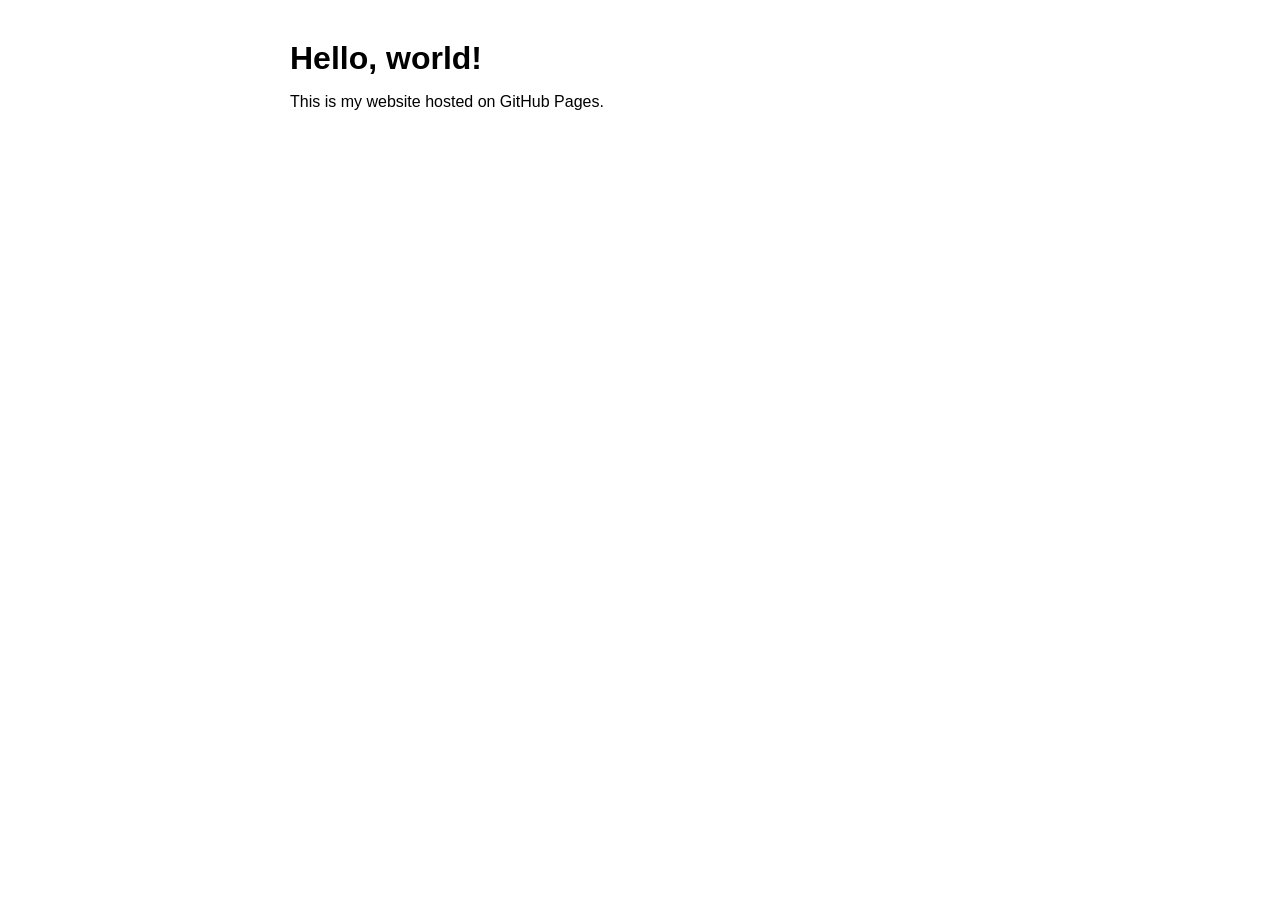
==== index.html @ b12cad5b "Create index.html" ====
<!doctype html>
<html lang="en">
<head>
  <meta charset="utf-8">
  <meta name="viewport" content="width=device-width, initial-scale=1">
  <title>My GitHub Website</title>
  <style>
    body { font-family: Arial, sans-serif; max-width: 700px; margin: 40px auto; padding: 0 16px; }
    h1 { margin-bottom: 8px; }
  </style>
</head>
<body>
  <h1>Hello, world!</h1>
  <p>This is my website hosted on GitHub Pages.</p>
</body>
</html>
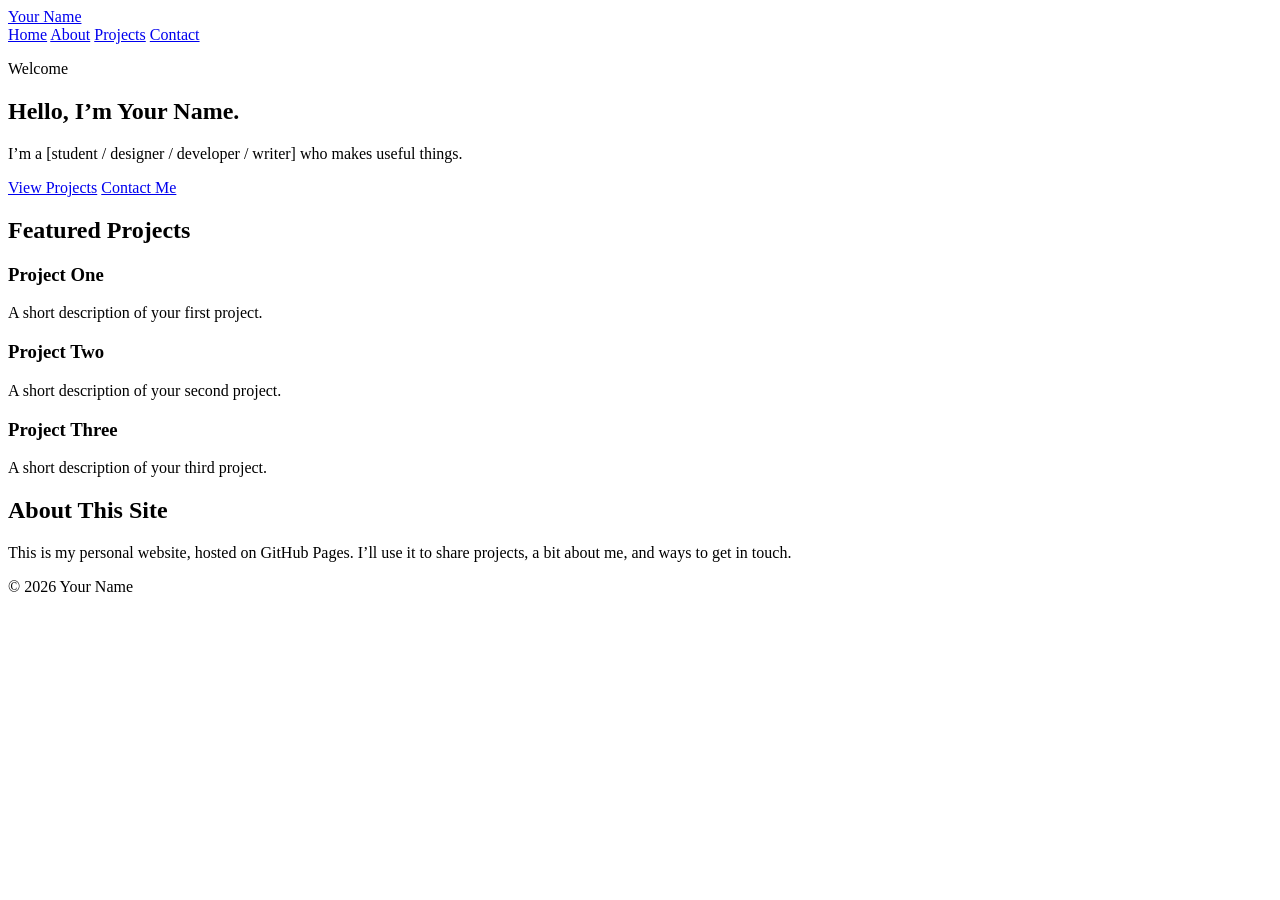
==== commit b230e0d8: "Update index.html" ====
--- a/index.html
+++ b/index.html
@@ -1,16 +1,70 @@
 <!doctype html>
 <html lang="en">
 <head>
-  <meta charset="utf-8">
-  <meta name="viewport" content="width=device-width, initial-scale=1">
-  <title>My GitHub Website</title>
-  <style>
-    body { font-family: Arial, sans-serif; max-width: 700px; margin: 40px auto; padding: 0 16px; }
-    h1 { margin-bottom: 8px; }
-  </style>
+  <meta charset="UTF-8">
+  <meta name="viewport" content="width=device-width, initial-scale=1.0">
+  <title>Your Name | Home</title>
+  <link rel="stylesheet" href="style.css">
 </head>
 <body>
-  <h1>Hello, world!</h1>
-  <p>This is my website hosted on GitHub Pages.</p>
+  <header class="site-header">
+    <div class="container nav">
+      <a class="logo" href="/">Your Name</a>
+      <nav>
+        <a href="/">Home</a>
+        <a href="/about.html">About</a>
+        <a href="/projects.html">Projects</a>
+        <a href="/contact.html">Contact</a>
+      </nav>
+    </div>
+  </header>
+
+  <main>
+    <section class="hero container">
+      <div>
+        <p class="eyebrow">Welcome</p>
+        <h1>Hello, I’m Your Name.</h1>
+        <p class="lead">
+          I’m a [student / designer / developer / writer] who makes useful things.
+        </p>
+        <div class="button-row">
+          <a class="button" href="/projects.html">View Projects</a>
+          <a class="button button-secondary" href="/contact.html">Contact Me</a>
+        </div>
+      </div>
+    </section>
+
+    <section class="container section">
+      <h2>Featured Projects</h2>
+      <div class="card-grid">
+        <article class="card">
+          <h3>Project One</h3>
+          <p>A short description of your first project.</p>
+        </article>
+        <article class="card">
+          <h3>Project Two</h3>
+          <p>A short description of your second project.</p>
+        </article>
+        <article class="card">
+          <h3>Project Three</h3>
+          <p>A short description of your third project.</p>
+        </article>
+      </div>
+    </section>
+
+    <section class="container section">
+      <h2>About This Site</h2>
+      <p>
+        This is my personal website, hosted on GitHub Pages. I’ll use it to share
+        projects, a bit about me, and ways to get in touch.
+      </p>
+    </section>
+  </main>
+
+  <footer class="site-footer">
+    <div class="container">
+      <p>© 2026 Your Name</p>
+    </div>
+  </footer>
 </body>
 </html>
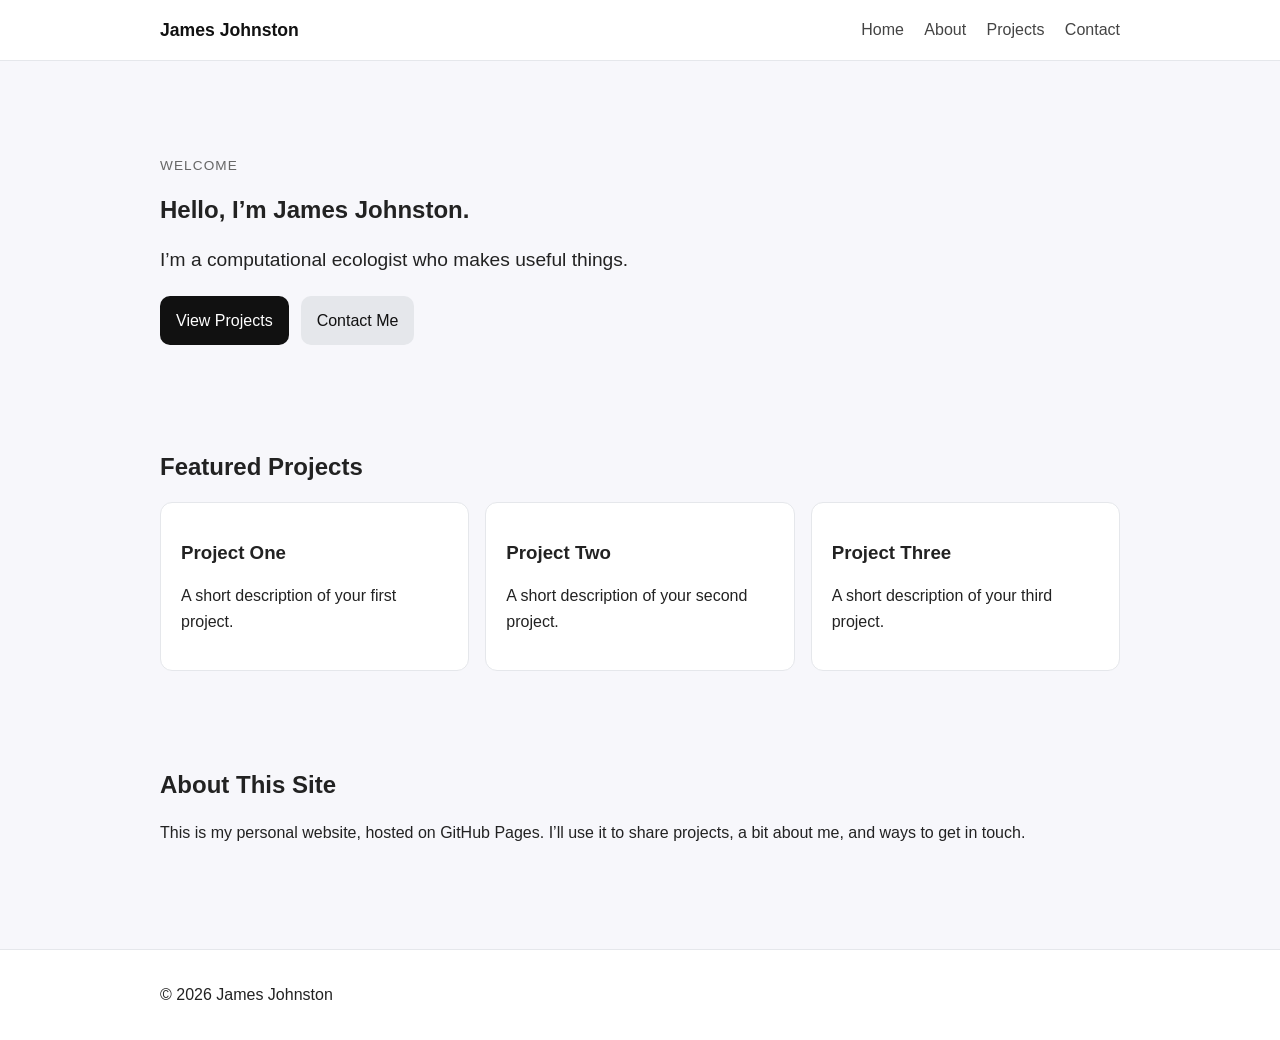
==== commit a5d4267e: "Update index.html" ====
--- a/index.html
+++ b/index.html
@@ -3,13 +3,13 @@
 <head>
   <meta charset="UTF-8">
   <meta name="viewport" content="width=device-width, initial-scale=1.0">
-  <title>Your Name | Home</title>
+  <title>James Johnston | Home</title>
   <link rel="stylesheet" href="style.css">
 </head>
 <body>
   <header class="site-header">
     <div class="container nav">
-      <a class="logo" href="/">Your Name</a>
+      <a class="logo" href="/">James Johnston</a>
       <nav>
         <a href="/">Home</a>
         <a href="/about.html">About</a>
@@ -23,9 +23,9 @@
     <section class="hero container">
       <div>
         <p class="eyebrow">Welcome</p>
-        <h1>Hello, I’m Your Name.</h1>
+        <h1>Hello, I’m James Johnston.</h1>
         <p class="lead">
-          I’m a [student / designer / developer / writer] who makes useful things.
+          I’m a computational ecologist who makes useful things.
         </p>
         <div class="button-row">
           <a class="button" href="/projects.html">View Projects</a>
@@ -63,7 +63,7 @@
 
   <footer class="site-footer">
     <div class="container">
-      <p>© 2026 Your Name</p>
+      <p>© 2026 James Johnston</p>
     </div>
   </footer>
 </body>
--- a/style.css
+++ b/style.css
@@ -0,0 +1,113 @@
+* {
+  box-sizing: border-box;
+}
+
+body {
+  margin: 0;
+  font-family: Arial, sans-serif;
+  line-height: 1.6;
+  color: #222;
+  background: #f7f7fb;
+}
+
+.container {
+  width: min(100% - 2rem, 960px);
+  margin: 0 auto;
+}
+
+.site-header {
+  background: white;
+  border-bottom: 1px solid #e5e7eb;
+}
+
+.nav {
+  display: flex;
+  justify-content: space-between;
+  align-items: center;
+  padding: 1rem 0;
+  gap: 1rem;
+}
+
+.logo {
+  font-weight: bold;
+  font-size: 1.1rem;
+  color: #111;
+  text-decoration: none;
+}
+
+nav a {
+  margin-left: 1rem;
+  color: #444;
+  text-decoration: none;
+}
+
+nav a:hover,
+a:hover {
+  text-decoration: underline;
+}
+
+.hero {
+  padding: 5rem 0 3rem;
+}
+
+.eyebrow {
+  text-transform: uppercase;
+  letter-spacing: 0.08em;
+  font-size: 0.85rem;
+  color: #666;
+}
+
+h1, h2, h3 {
+  line-height: 1.2;
+}
+
+.lead {
+  font-size: 1.2rem;
+  max-width: 650px;
+}
+
+.section {
+  padding: 2.5rem 0;
+}
+
+.card-grid {
+  display: grid;
+  grid-template-columns: repeat(auto-fit, minmax(220px, 1fr));
+  gap: 1rem;
+  margin-top: 1rem;
+}
+
+.card {
+  background: white;
+  border: 1px solid #e5e7eb;
+  border-radius: 12px;
+  padding: 1.25rem;
+}
+
+.button-row {
+  display: flex;
+  gap: 0.75rem;
+  flex-wrap: wrap;
+  margin-top: 1.25rem;
+}
+
+.button {
+  display: inline-block;
+  background: #111;
+  color: white;
+  padding: 0.75rem 1rem;
+  border-radius: 10px;
+  text-decoration: none;
+}
+
+.button-secondary {
+  background: #e5e7eb;
+  color: #111;
+}
+
+.site-footer {
+  border-top: 1px solid #e5e7eb;
+  background: white;
+  margin-top: 3rem;
+  padding: 1rem 0;
+}
